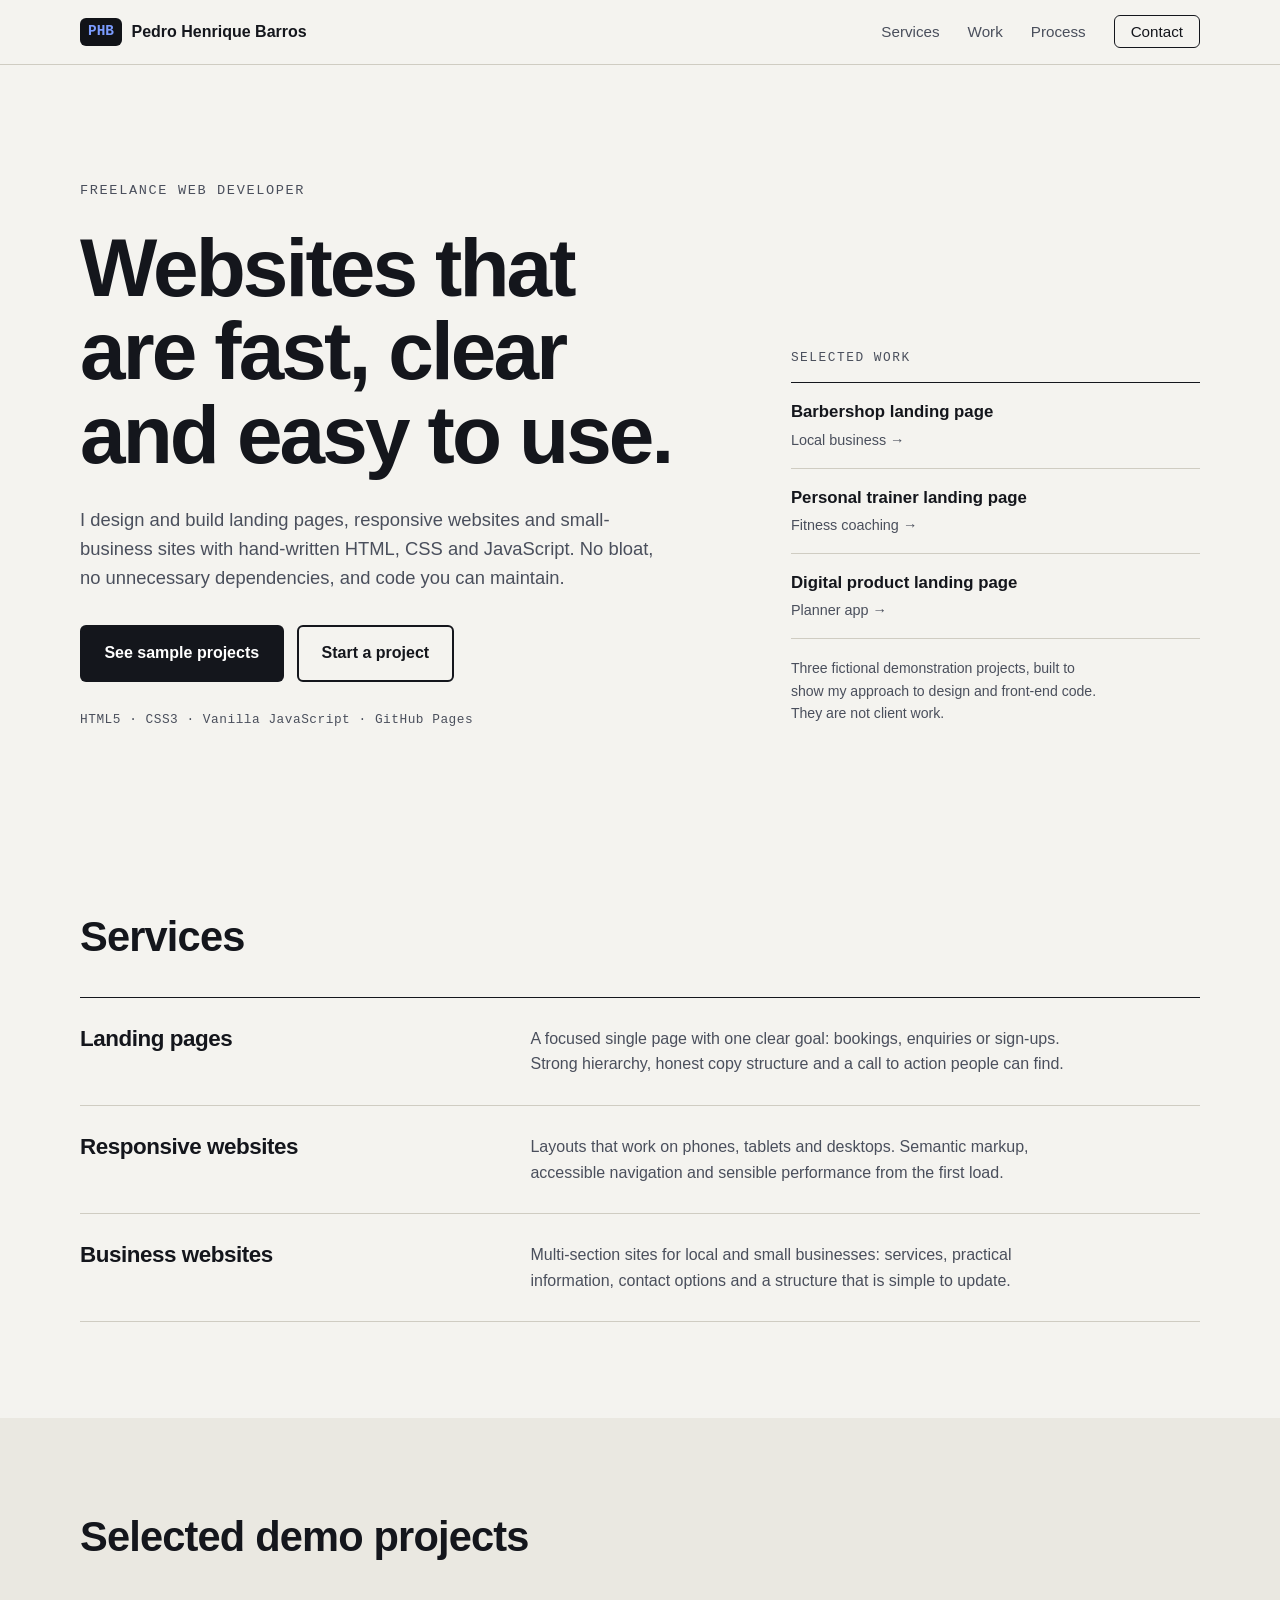
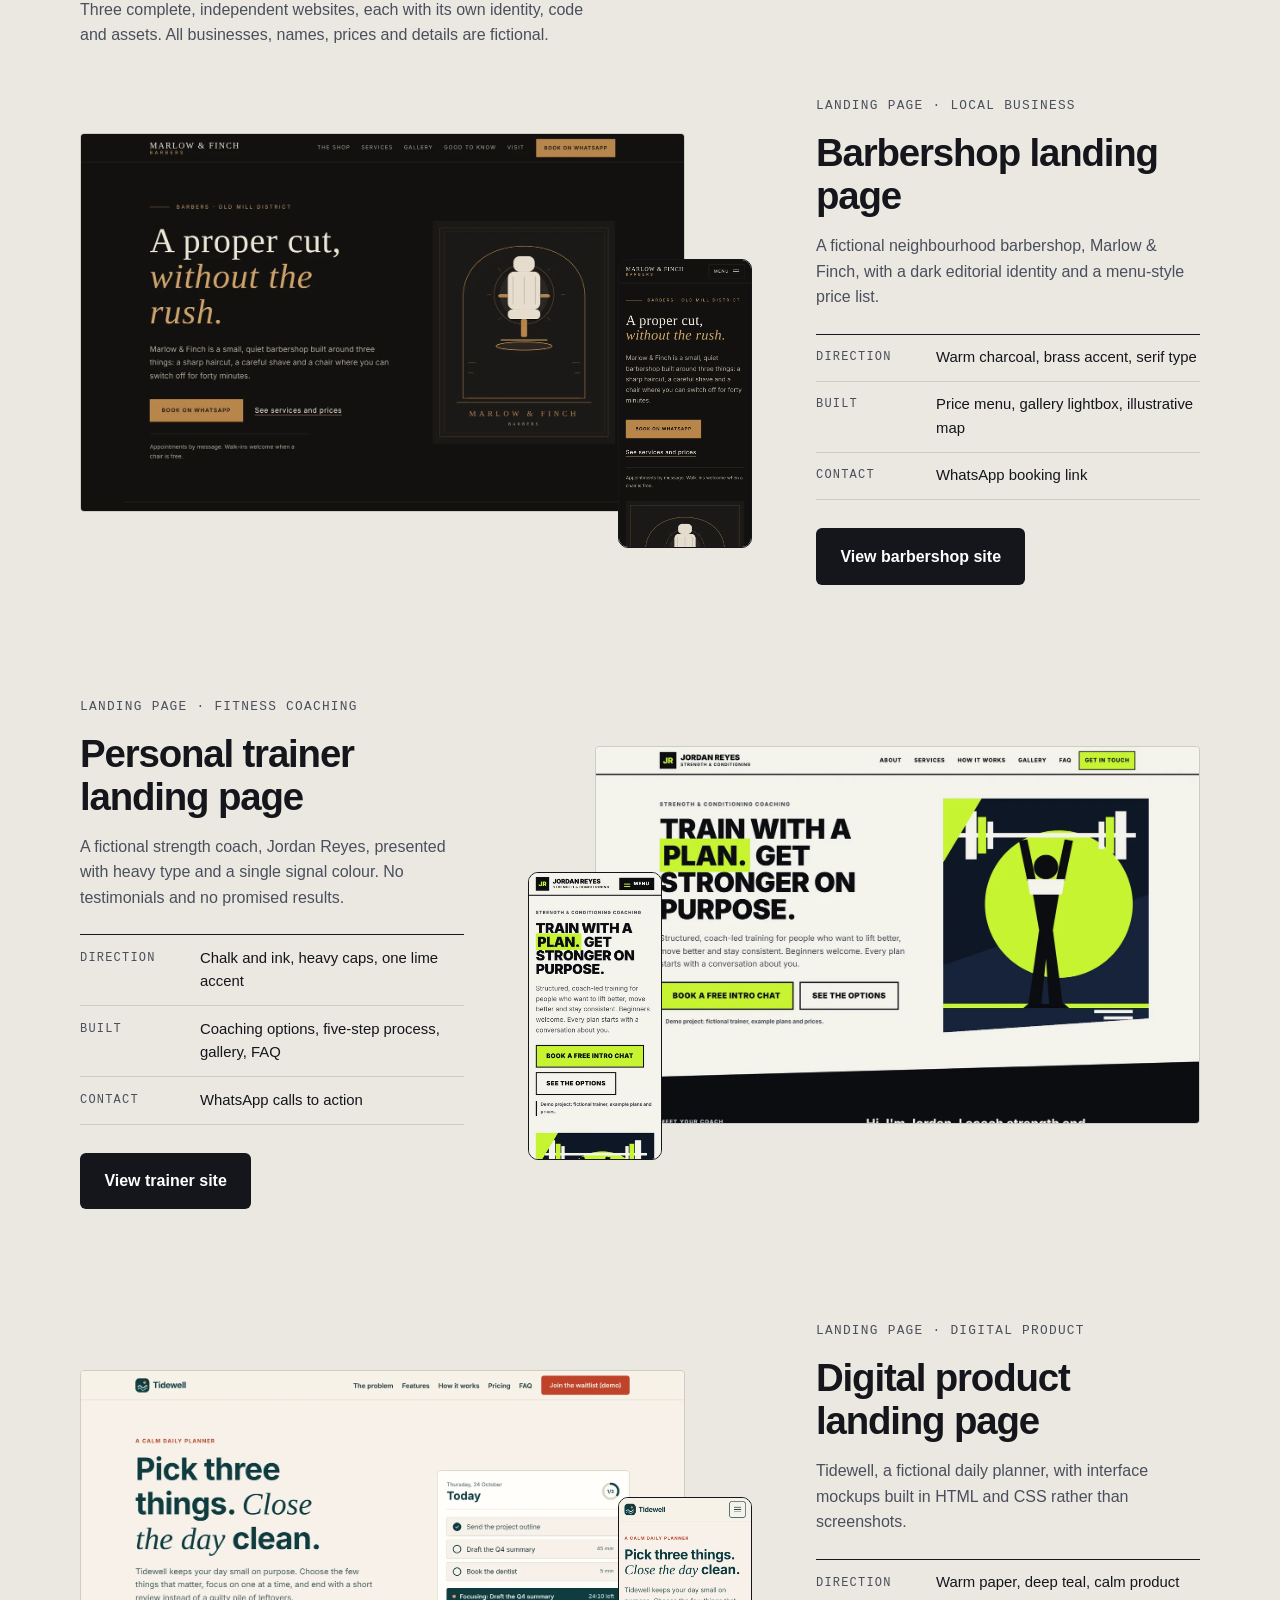
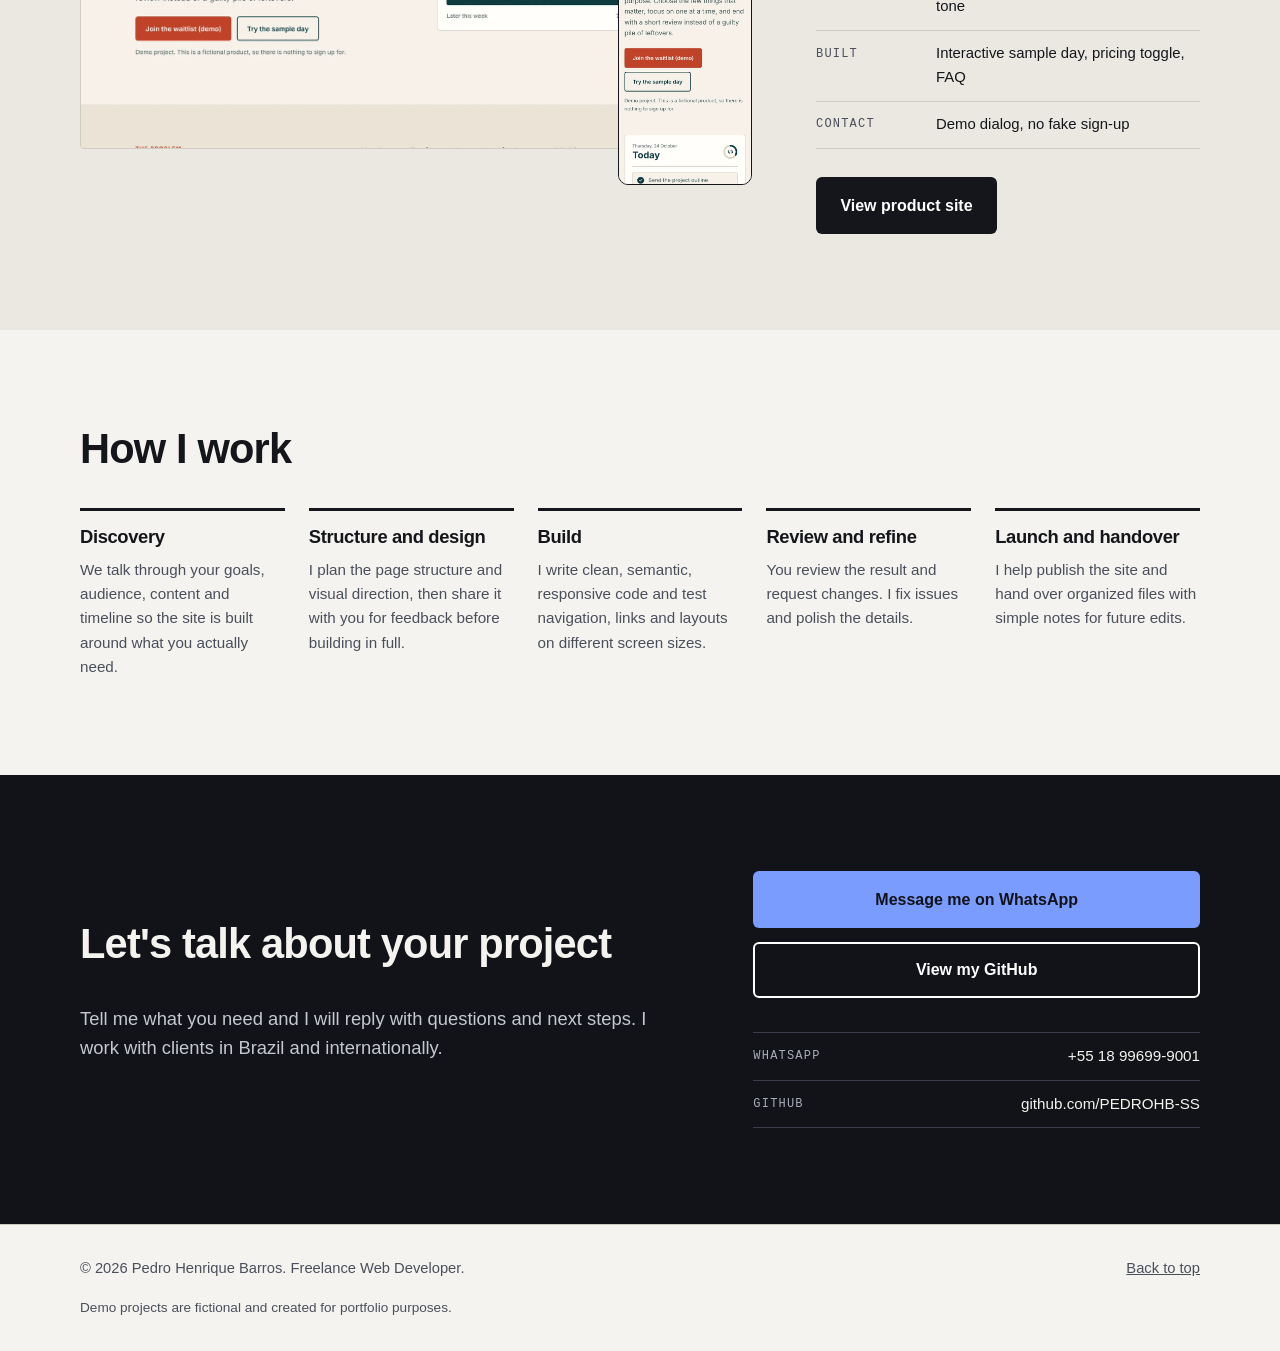
==== index.html @ e962786d "Initial commit: add portfolio and demo websites" ====
<!DOCTYPE html>
<html lang="en">
<head>
  <meta charset="utf-8">
  <meta name="viewport" content="width=device-width, initial-scale=1">
  <title>Pedro Henrique Barros — Freelance Web Developer</title>
  <meta name="description" content="Freelance web developer building fast, responsive landing pages and business websites with clean HTML, CSS and JavaScript.">
  <meta name="theme-color" content="#f4f3ef">
  <meta property="og:title" content="Pedro Henrique Barros — Freelance Web Developer">
  <meta property="og:description" content="Landing pages, responsive websites and business websites, built with clean HTML, CSS and JavaScript.">
  <meta property="og:type" content="website">
  <link rel="icon" href="assets/favicon.svg" type="image/svg+xml">
  <link rel="stylesheet" href="style.css">
</head>
<body>
  <a class="skip-link" href="#main">Skip to main content</a>

  <header class="site-header">
    <div class="wrap header-inner">
      <a class="brand" href="#top" aria-label="Pedro Henrique Barros, home">
        <span class="brand-mark" aria-hidden="true">PHB</span>
        <span>Pedro Henrique Barros</span>
      </a>
      <button class="nav-toggle" type="button" aria-expanded="false" aria-controls="site-nav">
        <span class="nav-toggle-label">Menu</span>
      </button>
      <nav id="site-nav" class="site-nav" aria-label="Primary">
        <ul>
          <li><a href="#services">Services</a></li>
          <li><a href="#work">Work</a></li>
          <li><a href="#process">Process</a></li>
          <li><a class="nav-cta" href="#contact">Contact</a></li>
        </ul>
      </nav>
    </div>
  </header>

  <main id="main">
    <section class="hero" id="top">
      <div class="wrap hero-grid">
        <div class="hero-copy">
          <p class="eyebrow">Freelance Web Developer</p>
          <h1>Websites that are fast, clear and easy to use.</h1>
          <p class="lead">I design and build landing pages, responsive websites and small-business sites with hand-written HTML, CSS and JavaScript. No bloat, no unnecessary dependencies, and code you can maintain.</p>
          <div class="hero-actions">
            <a class="btn btn-primary" href="#work">See sample projects</a>
            <a class="btn btn-ghost" href="#contact">Start a project</a>
          </div>
          <p class="stack-line">HTML5 · CSS3 · Vanilla JavaScript · GitHub Pages</p>
        </div>
        <aside class="hero-index" aria-labelledby="index-title">
          <p class="index-title" id="index-title">Selected work</p>
          <ul class="index-list">
            <li><a href="projects/barbershop-landing-page/index.html"><span>Barbershop landing page</span><span class="index-meta">Local business <span aria-hidden="true">&rarr;</span></span></a></li>
            <li><a href="projects/personal-trainer-landing-page/index.html"><span>Personal trainer landing page</span><span class="index-meta">Fitness coaching <span aria-hidden="true">&rarr;</span></span></a></li>
            <li><a href="projects/digital-product-landing-page/index.html"><span>Digital product landing page</span><span class="index-meta">Planner app <span aria-hidden="true">&rarr;</span></span></a></li>
          </ul>
          <p class="index-note">Three fictional demonstration projects, built to show my approach to design and front-end code. They are not client work.</p>
        </aside>
      </div>
    </section>

    <section class="section" id="services" aria-labelledby="services-title">
      <div class="wrap">
        <div class="section-head">
          <h2 id="services-title">Services</h2>
        </div>
        <ol class="service-list">
          <li class="service">
            <h3>Landing pages</h3>
            <p>A focused single page with one clear goal: bookings, enquiries or sign-ups. Strong hierarchy, honest copy structure and a call to action people can find.</p>
          </li>
          <li class="service">
            <h3>Responsive websites</h3>
            <p>Layouts that work on phones, tablets and desktops. Semantic markup, accessible navigation and sensible performance from the first load.</p>
          </li>
          <li class="service">
            <h3>Business websites</h3>
            <p>Multi-section sites for local and small businesses: services, practical information, contact options and a structure that is simple to update.</p>
          </li>
        </ol>
      </div>
    </section>

    <section class="section section-alt" id="work" aria-labelledby="work-title">
      <div class="wrap">
        <div class="section-head">
          <h2 id="work-title">Selected demo projects</h2>
        </div>
        <p class="section-intro">Three complete, independent websites, each with its own identity, code and assets. All businesses, names, prices and details are fictional.</p>

        <div class="projects">
          <article class="project">
            <a class="project-media" href="projects/barbershop-landing-page/index.html" tabindex="-1" aria-hidden="true">
              <img class="shot-desktop" src="assets/work-barbershop-desktop.webp" alt="" width="1400" height="875" loading="lazy">
              <img class="shot-mobile" src="assets/work-barbershop-mobile.webp" alt="" width="520" height="1125" loading="lazy">
            </a>
            <div class="project-body">
              <p class="project-type">Landing page · Local business</p>
              <h3>Barbershop landing page</h3>
              <p>A fictional neighbourhood barbershop, Marlow &amp; Finch, with a dark editorial identity and a menu-style price list.</p>
              <dl class="project-facts">
                <div><dt>Direction</dt><dd>Warm charcoal, brass accent, serif type</dd></div>
                <div><dt>Built</dt><dd>Price menu, gallery lightbox, illustrative map</dd></div>
                <div><dt>Contact</dt><dd>WhatsApp booking link</dd></div>
              </dl>
              <a class="btn btn-primary" href="projects/barbershop-landing-page/index.html">View barbershop site<span class="sr-only"> (opens the demo project)</span></a>
            </div>
          </article>

          <article class="project project-reverse">
            <a class="project-media" href="projects/personal-trainer-landing-page/index.html" tabindex="-1" aria-hidden="true">
              <img class="shot-desktop" src="assets/work-personal-trainer-desktop.webp" alt="" width="1400" height="875" loading="lazy">
              <img class="shot-mobile" src="assets/work-personal-trainer-mobile.webp" alt="" width="520" height="1125" loading="lazy">
            </a>
            <div class="project-body">
              <p class="project-type">Landing page · Fitness coaching</p>
              <h3>Personal trainer landing page</h3>
              <p>A fictional strength coach, Jordan Reyes, presented with heavy type and a single signal colour. No testimonials and no promised results.</p>
              <dl class="project-facts">
                <div><dt>Direction</dt><dd>Chalk and ink, heavy caps, one lime accent</dd></div>
                <div><dt>Built</dt><dd>Coaching options, five-step process, gallery, FAQ</dd></div>
                <div><dt>Contact</dt><dd>WhatsApp calls to action</dd></div>
              </dl>
              <a class="btn btn-primary" href="projects/personal-trainer-landing-page/index.html">View trainer site<span class="sr-only"> (opens the demo project)</span></a>
            </div>
          </article>

          <article class="project">
            <a class="project-media" href="projects/digital-product-landing-page/index.html" tabindex="-1" aria-hidden="true">
              <img class="shot-desktop" src="assets/work-digital-product-desktop.webp" alt="" width="1400" height="875" loading="lazy">
              <img class="shot-mobile" src="assets/work-digital-product-mobile.webp" alt="" width="520" height="1125" loading="lazy">
            </a>
            <div class="project-body">
              <p class="project-type">Landing page · Digital product</p>
              <h3>Digital product landing page</h3>
              <p>Tidewell, a fictional daily planner, with interface mockups built in HTML and CSS rather than screenshots.</p>
              <dl class="project-facts">
                <div><dt>Direction</dt><dd>Warm paper, deep teal, calm product tone</dd></div>
                <div><dt>Built</dt><dd>Interactive sample day, pricing toggle, FAQ</dd></div>
                <div><dt>Contact</dt><dd>Demo dialog, no fake sign-up</dd></div>
              </dl>
              <a class="btn btn-primary" href="projects/digital-product-landing-page/index.html">View product site<span class="sr-only"> (opens the demo project)</span></a>
            </div>
          </article>
        </div>
      </div>
    </section>

    <section class="section" id="process" aria-labelledby="process-title">
      <div class="wrap">
        <div class="section-head">
          <h2 id="process-title">How I work</h2>
        </div>
        <ol class="steps">
          <li><h3>Discovery</h3><p>We talk through your goals, audience, content and timeline so the site is built around what you actually need.</p></li>
          <li><h3>Structure and design</h3><p>I plan the page structure and visual direction, then share it with you for feedback before building in full.</p></li>
          <li><h3>Build</h3><p>I write clean, semantic, responsive code and test navigation, links and layouts on different screen sizes.</p></li>
          <li><h3>Review and refine</h3><p>You review the result and request changes. I fix issues and polish the details.</p></li>
          <li><h3>Launch and handover</h3><p>I help publish the site and hand over organized files with simple notes for future edits.</p></li>
        </ol>
      </div>
    </section>

    <section class="section section-dark" id="contact" aria-labelledby="contact-title">
      <div class="wrap contact-grid">
        <div>
          <div class="section-head">
            <h2 id="contact-title">Let's talk about your project</h2>
          </div>
          <p class="lead">Tell me what you need and I will reply with questions and next steps. I work with clients in Brazil and internationally.</p>
        </div>
        <div class="contact-actions">
          <!-- Contact details are set in the CONFIG object in script.js. -->
          <a class="btn btn-accent" href="https://wa.me/5518996999001" data-whatsapp>Message me on WhatsApp</a>
          <a class="btn btn-outline" href="https://github.com/PEDROHB-SS" data-github rel="noopener" target="_blank">View my GitHub<span class="sr-only"> (opens in a new tab)</span></a>
          <dl class="contact-details" hidden>
            <div><dt>WhatsApp</dt><dd data-whatsapp-display></dd></div>
            <div><dt>GitHub</dt><dd data-github-display></dd></div>
          </dl>
        </div>
      </div>
    </section>
  </main>

  <footer class="site-footer">
    <div class="wrap footer-inner">
      <p>&copy; <span data-year>2026</span> Pedro Henrique Barros. Freelance Web Developer.</p>
      <p class="footer-small">Demo projects are fictional and created for portfolio purposes.</p>
      <a href="#top">Back to top</a>
    </div>
  </footer>

  <script src="script.js"></script>
</body>
</html>
---- style.css ----
/* Portfolio styles: paper-white with graphite text. Ink is the working colour; cobalt is kept for small signals only. */
:root {
  --bg: #f4f3ef;
  --bg-alt: #eae8e1;
  --ink: #14161c;
  --muted: #4a4f5c;
  --line: #cfccc2;
  --accent: #2748d6;
  --accent-soft: #7b9cff;
  --dark: #111318;
  --radius: 6px;
  --font-sans: "Segoe UI", "Helvetica Neue", Arial, system-ui, sans-serif;
  --font-mono: ui-monospace, "SF Mono", Menlo, Consolas, monospace;
}

*, *::before, *::after { box-sizing: border-box; }
html { scroll-behavior: smooth; scroll-padding-top: 5rem; }
body { margin: 0; background: var(--bg); color: var(--ink); font-family: var(--font-sans); line-height: 1.6; -webkit-font-smoothing: antialiased; }
img { max-width: 100%; height: auto; display: block; }
a { color: inherit; }
h1, h2, h3 { line-height: 1.12; margin: 0; letter-spacing: -0.02em; }
p { margin: 0 0 1rem; }
ul, ol { margin: 0; padding: 0; list-style: none; }

.wrap { width: min(1120px, 100% - 2.5rem); margin-inline: auto; }
.sr-only { position: absolute; width: 1px; height: 1px; overflow: hidden; clip: rect(0 0 0 0); white-space: nowrap; }
.skip-link { position: absolute; left: 1rem; top: -4rem; background: var(--ink); color: #fff; padding: .6rem 1rem; z-index: 100; border-radius: var(--radius); }
.skip-link:focus { top: 1rem; }
:focus-visible { outline: 3px solid var(--accent); outline-offset: 3px; }

/* Header */
.site-header { position: sticky; top: 0; z-index: 50; background: rgba(244, 243, 239, .96); border-bottom: 1px solid var(--line); }
.header-inner { display: flex; align-items: center; justify-content: space-between; min-height: 4rem; gap: 1rem; }
.brand { display: inline-flex; align-items: center; gap: .6rem; text-decoration: none; font-weight: 700; }
.brand-mark { font-family: var(--font-mono); background: var(--dark); color: var(--accent-soft); padding: .15rem .5rem; border-radius: var(--radius); font-size: .9rem; }
.site-nav ul { display: flex; gap: 1.75rem; }
.site-nav a { text-decoration: none; font-size: .95rem; color: var(--muted); padding: .4rem 0; border-bottom: 2px solid transparent; }
.site-nav a:hover { color: var(--ink); border-color: var(--accent); }
.nav-toggle { display: none; background: none; border: 1px solid var(--ink); border-radius: var(--radius); padding: .45rem .9rem; font: inherit; font-size: .9rem; cursor: pointer; color: var(--ink); }

@media (min-width: 721px) {
  .site-nav .nav-cta { color: var(--ink); border: 1px solid var(--ink); border-radius: var(--radius); padding: .45rem 1rem; }
  .site-nav .nav-cta:hover { background: var(--ink); color: #fff; border-color: var(--ink); }
}

/* Buttons */
.btn { display: inline-block; padding: .85rem 1.4rem; border-radius: var(--radius); font-weight: 600; text-decoration: none; border: 2px solid transparent; transition: background-color .2s, color .2s, border-color .2s; }
.btn-primary { background: var(--ink); color: #fff; }
.btn-primary:hover { background: var(--accent); }
.btn-ghost { border-color: var(--ink); color: var(--ink); }
.btn-ghost:hover { background: var(--ink); color: #fff; }
.btn-accent { background: var(--accent-soft); color: var(--dark); }
.btn-accent:hover { background: #a3baff; }
.btn-outline { border-color: #fff; color: #fff; }
.btn-outline:hover { background: #fff; color: var(--dark); }

/* Hero */
.hero { padding: clamp(3.5rem, 9vw, 7.5rem) 0 clamp(3rem, 7vw, 5.5rem); }
.hero-grid { display: grid; gap: clamp(2.5rem, 6vw, 5rem); grid-template-columns: minmax(0, 1.55fr) minmax(0, 1fr); align-items: end; }
.eyebrow { font-family: var(--font-mono); font-size: .85rem; text-transform: uppercase; letter-spacing: .12em; color: var(--muted); margin-bottom: 1.5rem; }
.hero h1 { font-size: clamp(2.6rem, 6.4vw, 5.2rem); line-height: 1.02; letter-spacing: -0.035em; max-width: 13ch; margin-bottom: 1.75rem; }
.lead { font-size: 1.15rem; color: var(--muted); max-width: 58ch; }
.hero-actions { display: flex; flex-wrap: wrap; gap: .85rem; margin-top: 2rem; }
.stack-line { margin: 1.75rem 0 0; font-family: var(--font-mono); font-size: .8rem; letter-spacing: .04em; color: var(--muted); }

/* Hero index: a plain table of contents for the work below */
.hero-index { padding-bottom: .35rem; }
.index-title { font-family: var(--font-mono); font-size: .8rem; text-transform: uppercase; letter-spacing: .12em; color: var(--muted); margin: 0 0 .9rem; }
.index-list { border-top: 1px solid var(--ink); }
.index-list li { border-bottom: 1px solid var(--line); }
.index-list a { display: flex; flex-direction: column; gap: .15rem; padding: 1rem 0; text-decoration: none; font-weight: 600; font-size: 1.05rem; transition: padding-left .2s; }
.index-list a:hover { padding-left: .5rem; color: var(--accent); }
.index-meta { font-weight: 400; font-size: .9rem; color: var(--muted); }
.index-note { margin: 1.1rem 0 0; font-size: .88rem; color: var(--muted); max-width: 40ch; }

/* Sections */
.section { padding: clamp(3.5rem, 8vw, 6rem) 0; }
.section-alt { background: var(--bg-alt); }
.section-head { display: flex; align-items: baseline; gap: 1rem; margin-bottom: 2.25rem; }
.section-head h2 { font-size: clamp(1.8rem, 3.6vw, 2.6rem); }
.section-intro { max-width: 60ch; color: var(--muted); margin-bottom: 3rem; }

/* Services */
.service-list { border-top: 1px solid var(--ink); }
.service { display: grid; grid-template-columns: 1fr 1.6fr; gap: 2rem; padding: 1.75rem 0; border-bottom: 1px solid var(--line); }
.service h3 { font-size: 1.4rem; }
.service p { margin: 0; color: var(--muted); max-width: 60ch; }

/* Projects */
.projects { display: grid; gap: clamp(4.5rem, 9vw, 7rem); }
.project { display: grid; grid-template-columns: minmax(0, 1.75fr) minmax(0, 1fr); gap: clamp(2rem, 5vw, 4.5rem); align-items: center; }
.project-reverse { grid-template-columns: minmax(0, 1fr) minmax(0, 1.75fr); }
.project-reverse .project-media { order: 2; }
/* Desktop screenshot with the phone view overlapping its lower corner */
.project-media { position: relative; display: block; padding-bottom: 2.25rem; }
.project-media .shot-desktop { width: 90%; height: auto; border: 1px solid var(--line); border-radius: 4px; background: #fff; }
.project-media .shot-mobile { position: absolute; right: 0; bottom: 0; width: 20%; height: auto; border: 1px solid var(--ink); border-radius: 10px; background: #fff; }
.project-reverse .project-media .shot-desktop { margin-left: 10%; }
.project-reverse .project-media .shot-mobile { right: auto; left: 0; }
.project-type { font-family: var(--font-mono); font-size: .8rem; text-transform: uppercase; letter-spacing: .1em; color: var(--muted); margin-bottom: .9rem; }
.project-body h3 { font-size: clamp(1.7rem, 3.2vw, 2.4rem); letter-spacing: -0.03em; margin-bottom: 1rem; }
.project-body > p:not(.project-type) { color: var(--muted); max-width: 44ch; margin-bottom: 1.5rem; }
.project-facts { margin: 0 0 1.75rem; border-top: 1px solid var(--ink); }
.project-facts div { display: grid; grid-template-columns: 6.5rem 1fr; gap: 1rem; padding: .7rem 0; border-bottom: 1px solid var(--line); font-size: .93rem; }
.project-facts dt { font-family: var(--font-mono); font-size: .75rem; text-transform: uppercase; letter-spacing: .1em; color: var(--muted); padding-top: .15rem; }
.project-facts dd { margin: 0; }

/* Process */
.steps { display: grid; grid-template-columns: repeat(5, 1fr); gap: 1.5rem; }
.steps li { border-top: 3px solid var(--ink); padding-top: 1rem; }
.steps h3 { font-size: 1.15rem; margin: 0 0 .6rem; }
.steps p { color: var(--muted); font-size: .95rem; margin: 0; }

/* Contact */
.section-dark { background: var(--dark); color: #f4f3ef; }
.section-dark .lead { color: #c5c8d2; }
.section-dark .contact-grid { display: grid; grid-template-columns: 1.4fr 1fr; gap: 3rem; align-items: center; }
.contact-actions { display: flex; flex-direction: column; gap: .85rem; align-items: stretch; text-align: center; }
.contact-details { margin: 1.25rem 0 0; border-top: 1px solid #3a3e4a; text-align: left; }
.contact-details[hidden] { display: none; }
.contact-details div { display: flex; justify-content: space-between; gap: 1rem; padding: .7rem 0; border-bottom: 1px solid #3a3e4a; font-size: .95rem; }
.contact-details dt { font-family: var(--font-mono); font-size: .75rem; text-transform: uppercase; letter-spacing: .1em; color: #a9adb9; padding-top: .2rem; }
.contact-details dd { margin: 0; }

/* Footer */
.site-footer { border-top: 1px solid var(--line); padding: 2rem 0; font-size: .92rem; color: var(--muted); }
.footer-inner { display: flex; flex-wrap: wrap; justify-content: space-between; gap: 1rem; }
.footer-inner p { margin: 0; }
.footer-small { flex: 1 1 100%; order: 3; font-size: .85rem; }

/* Responsive */
@media (max-width: 900px) {
  .hero-grid, .project, .project-reverse, .service, .section-dark .contact-grid { grid-template-columns: 1fr; }
  .project-reverse .project-media { order: 0; }
  .steps { grid-template-columns: 1fr 1fr; }
}
@media (max-width: 720px) {
  .nav-toggle { display: inline-block; }
  .site-nav { display: none; position: absolute; left: 0; right: 0; top: 100%; background: var(--bg); border-bottom: 1px solid var(--line); padding: .5rem 1.25rem 1rem; }
  .site-nav.is-open { display: block; }
  .site-nav ul { flex-direction: column; gap: .25rem; }
  .site-nav a { display: block; padding: .7rem 0; }
}
@media (max-width: 520px) {
  .steps { grid-template-columns: 1fr; }
  .btn { width: 100%; text-align: center; }
}
@media (prefers-reduced-motion: reduce) {
  html { scroll-behavior: auto; }
  *, *::before, *::after { transition: none !important; animation: none !important; }
}
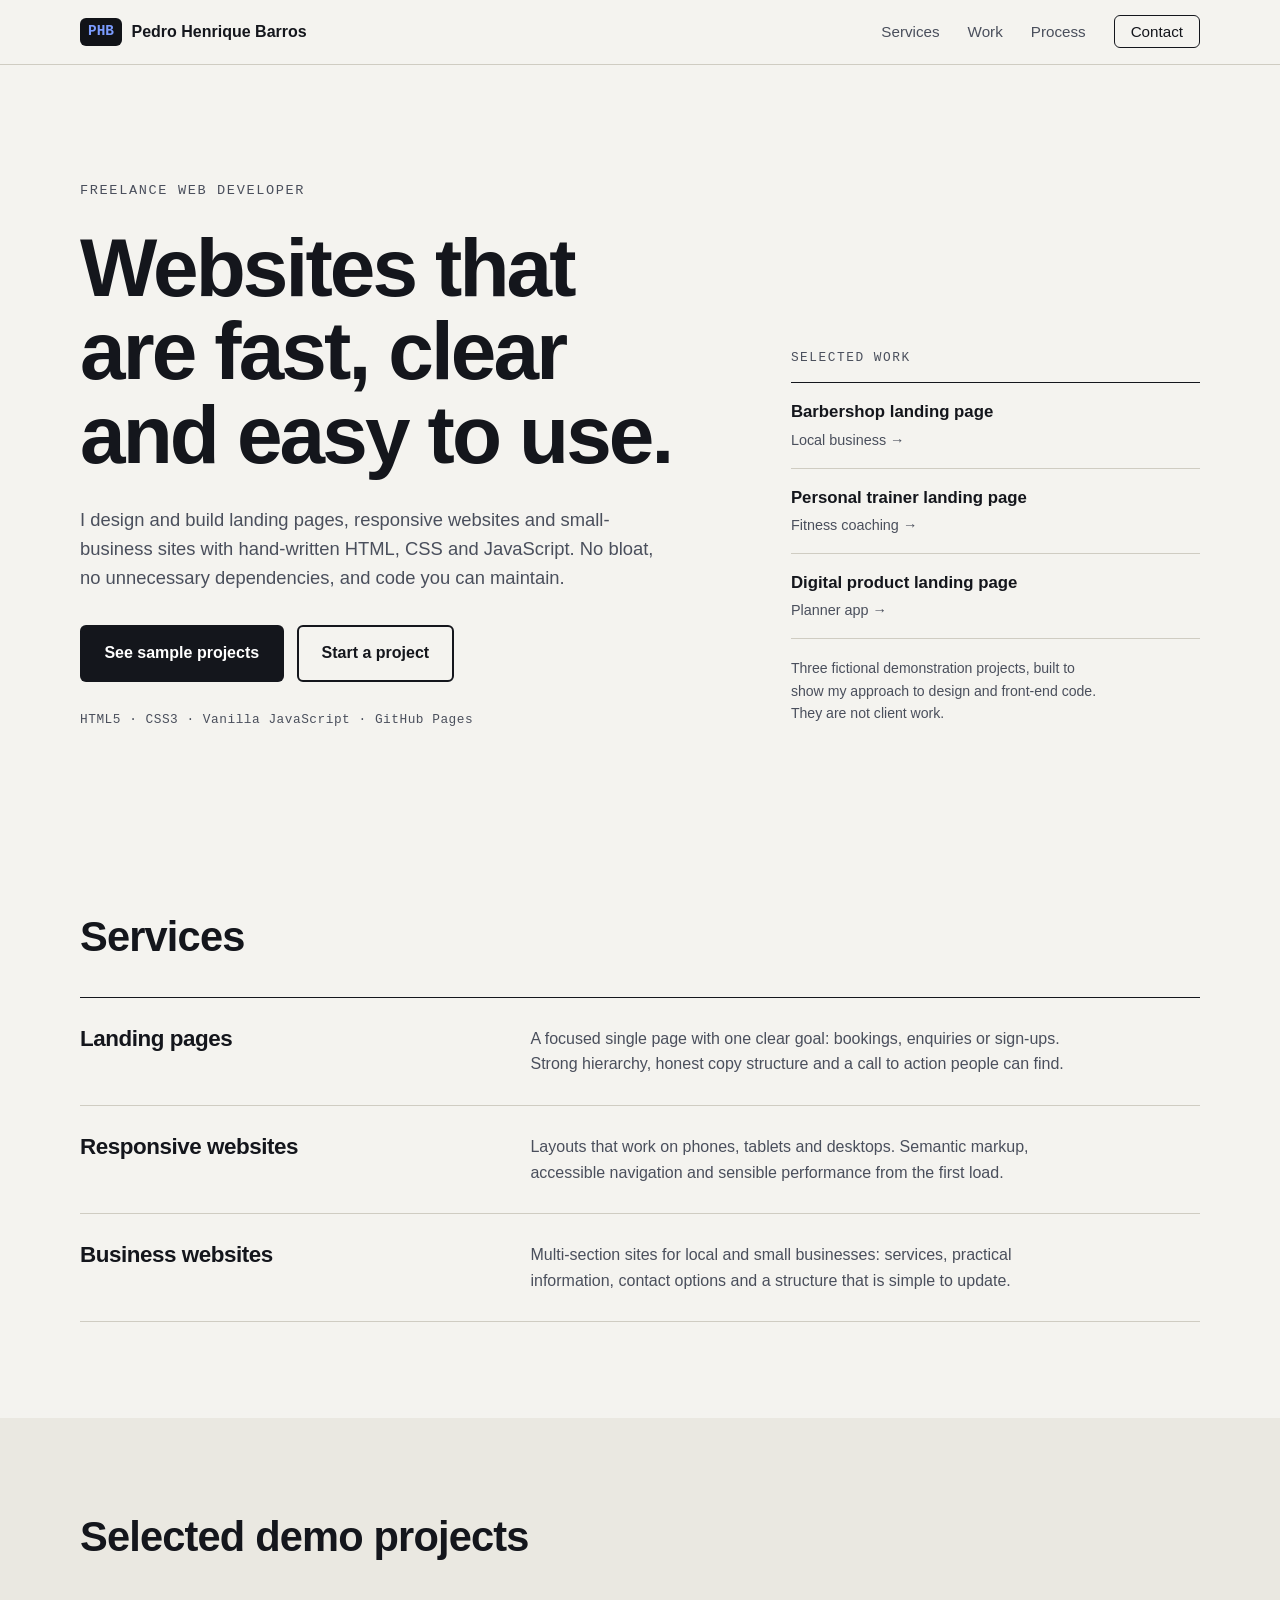
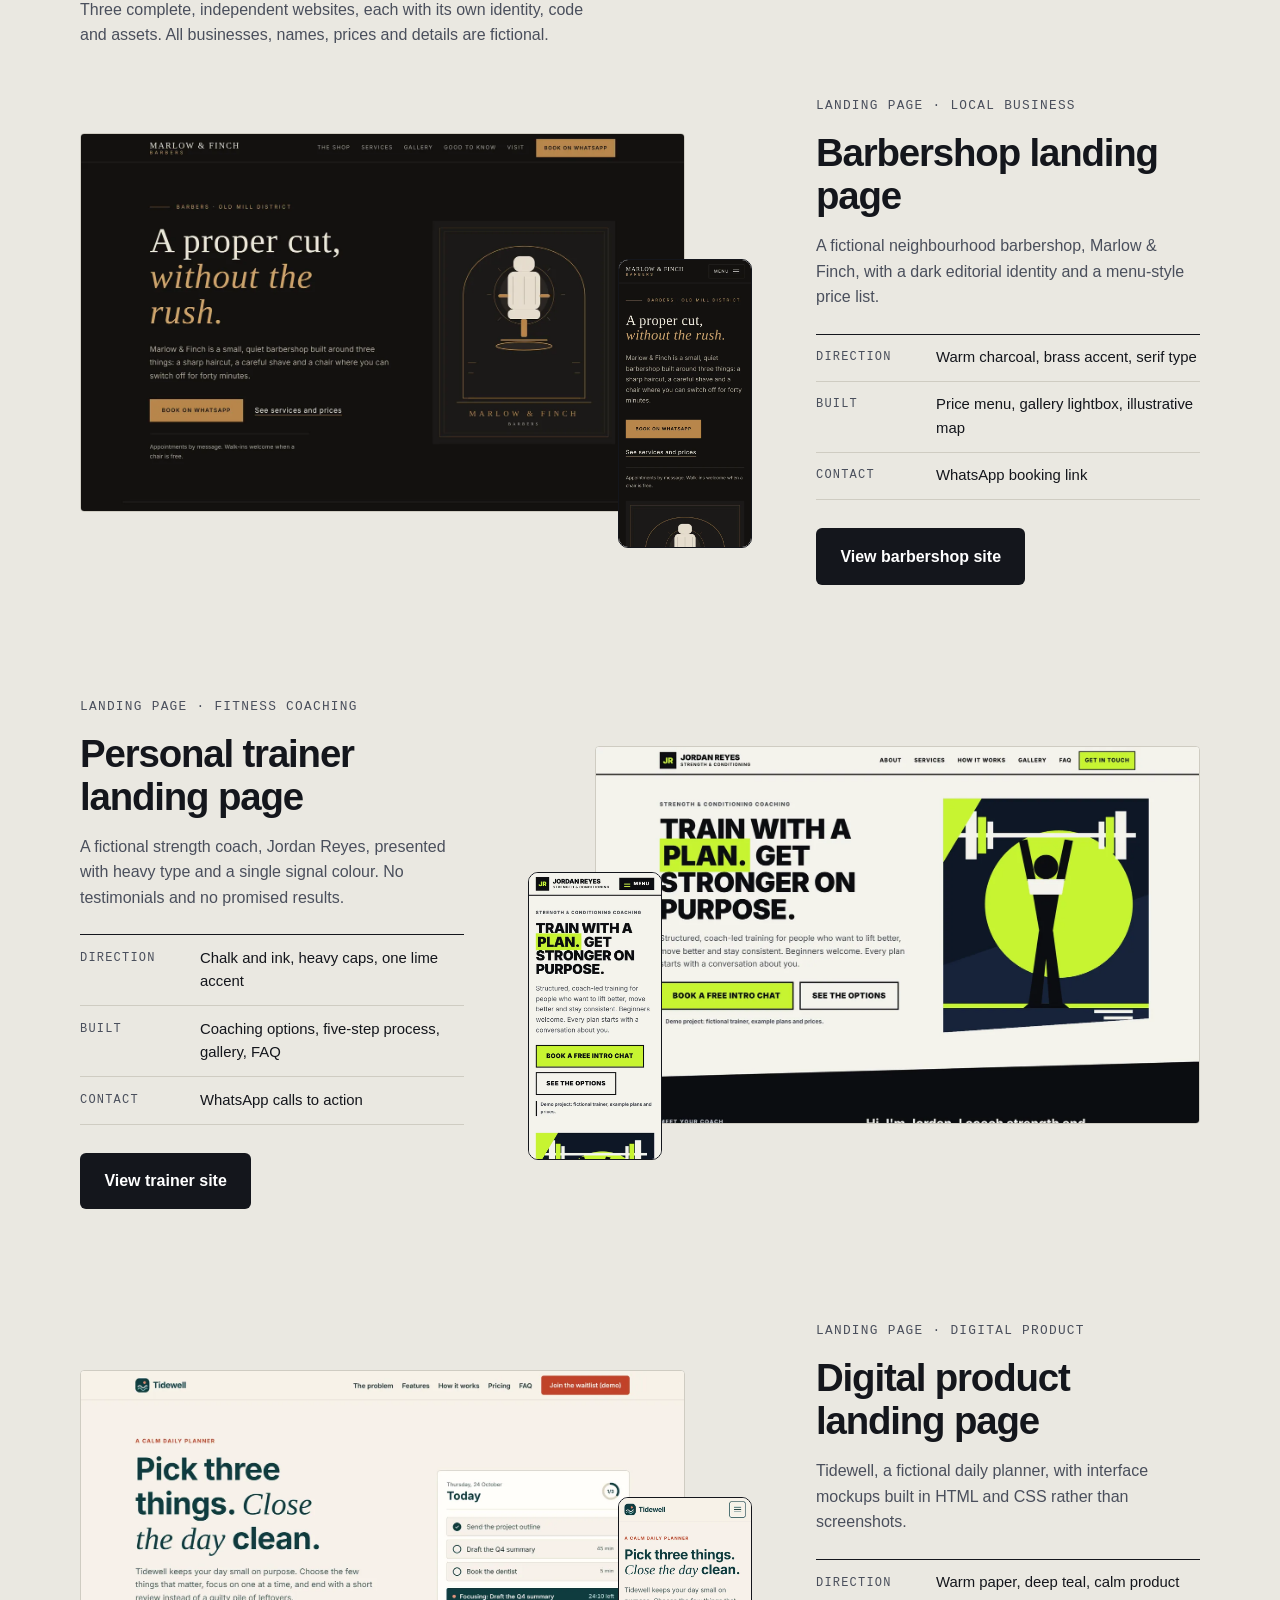
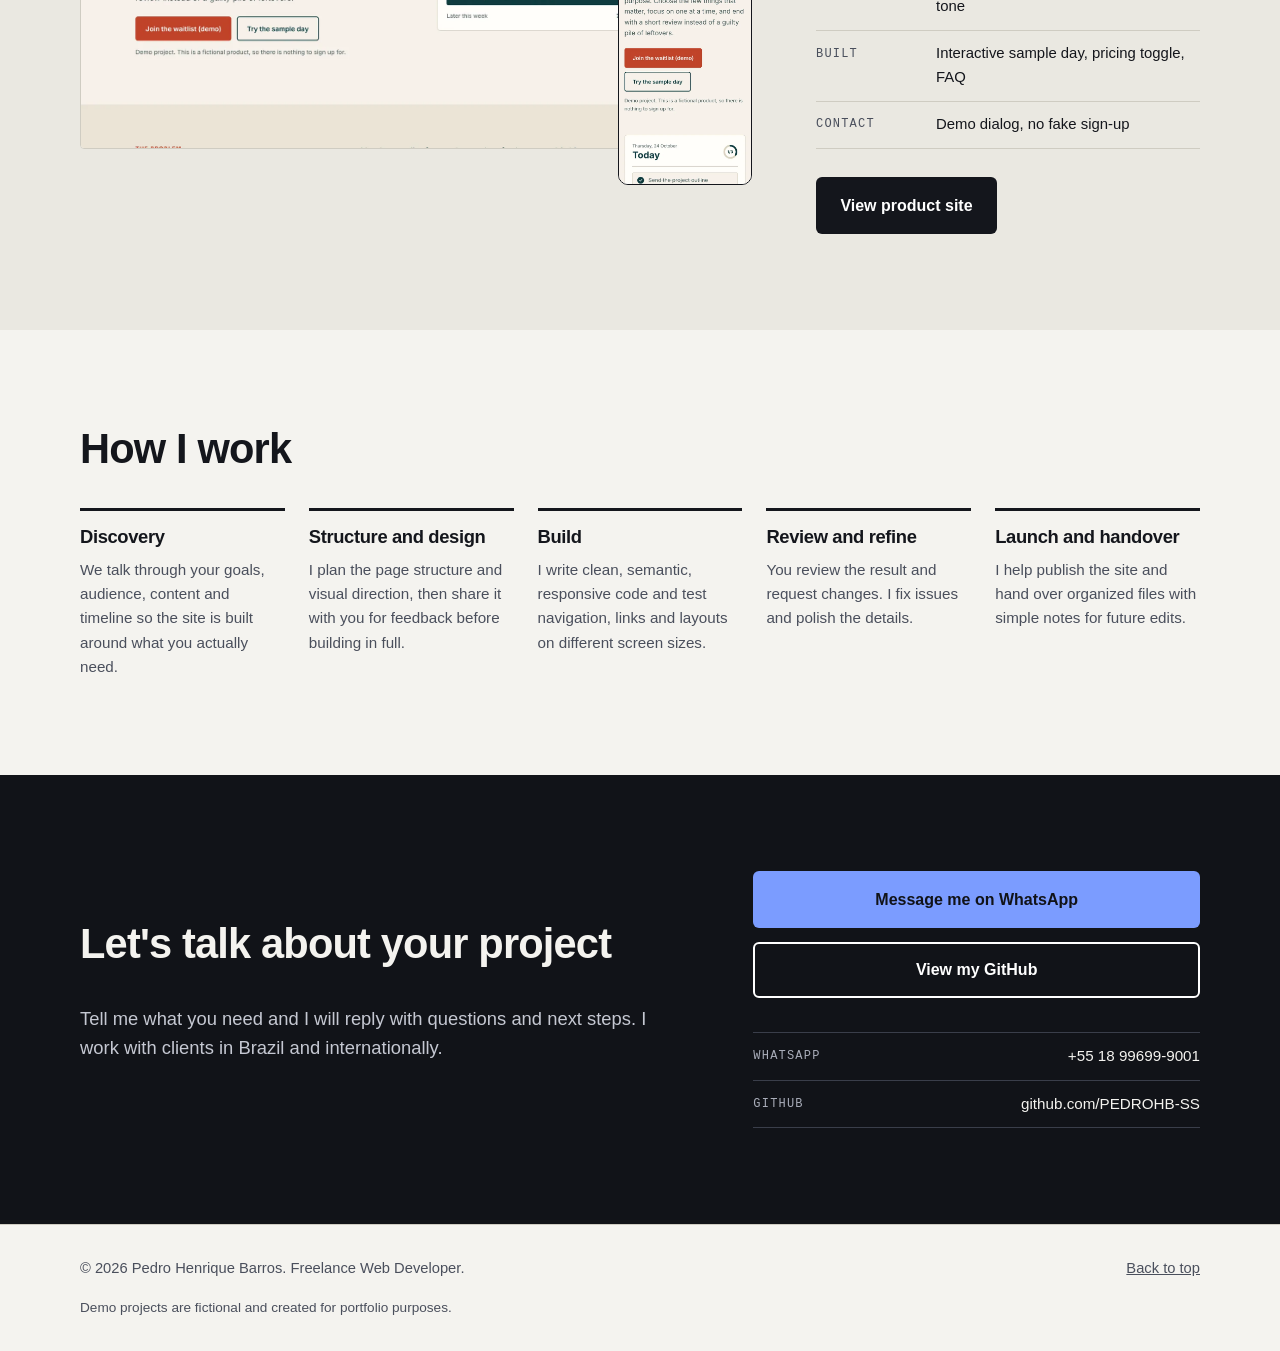
==== commit 802d25a0: "Improve website security and add CSP" ====
--- a/index.html
+++ b/index.html
@@ -2,6 +2,7 @@
 <html lang="en">
 <head>
   <meta charset="utf-8">
+  <meta http-equiv="Content-Security-Policy" content="default-src 'none'; script-src 'self'; style-src 'self'; img-src 'self'; base-uri 'none'; form-action 'none'">
   <meta name="viewport" content="width=device-width, initial-scale=1">
   <title>Pedro Henrique Barros — Freelance Web Developer</title>
   <meta name="description" content="Freelance web developer building fast, responsive landing pages and business websites with clean HTML, CSS and JavaScript.">
@@ -173,7 +174,7 @@
         <div class="contact-actions">
           <!-- Contact details are set in the CONFIG object in script.js. -->
           <a class="btn btn-accent" href="https://wa.me/5518996999001" data-whatsapp>Message me on WhatsApp</a>
-          <a class="btn btn-outline" href="https://github.com/PEDROHB-SS" data-github rel="noopener" target="_blank">View my GitHub<span class="sr-only"> (opens in a new tab)</span></a>
+          <a class="btn btn-outline" href="https://github.com/PEDROHB-SS" data-github rel="noopener noreferrer" target="_blank">View my GitHub<span class="sr-only"> (opens in a new tab)</span></a>
           <dl class="contact-details" hidden>
             <div><dt>WhatsApp</dt><dd data-whatsapp-display></dd></div>
             <div><dt>GitHub</dt><dd data-github-display></dd></div>
